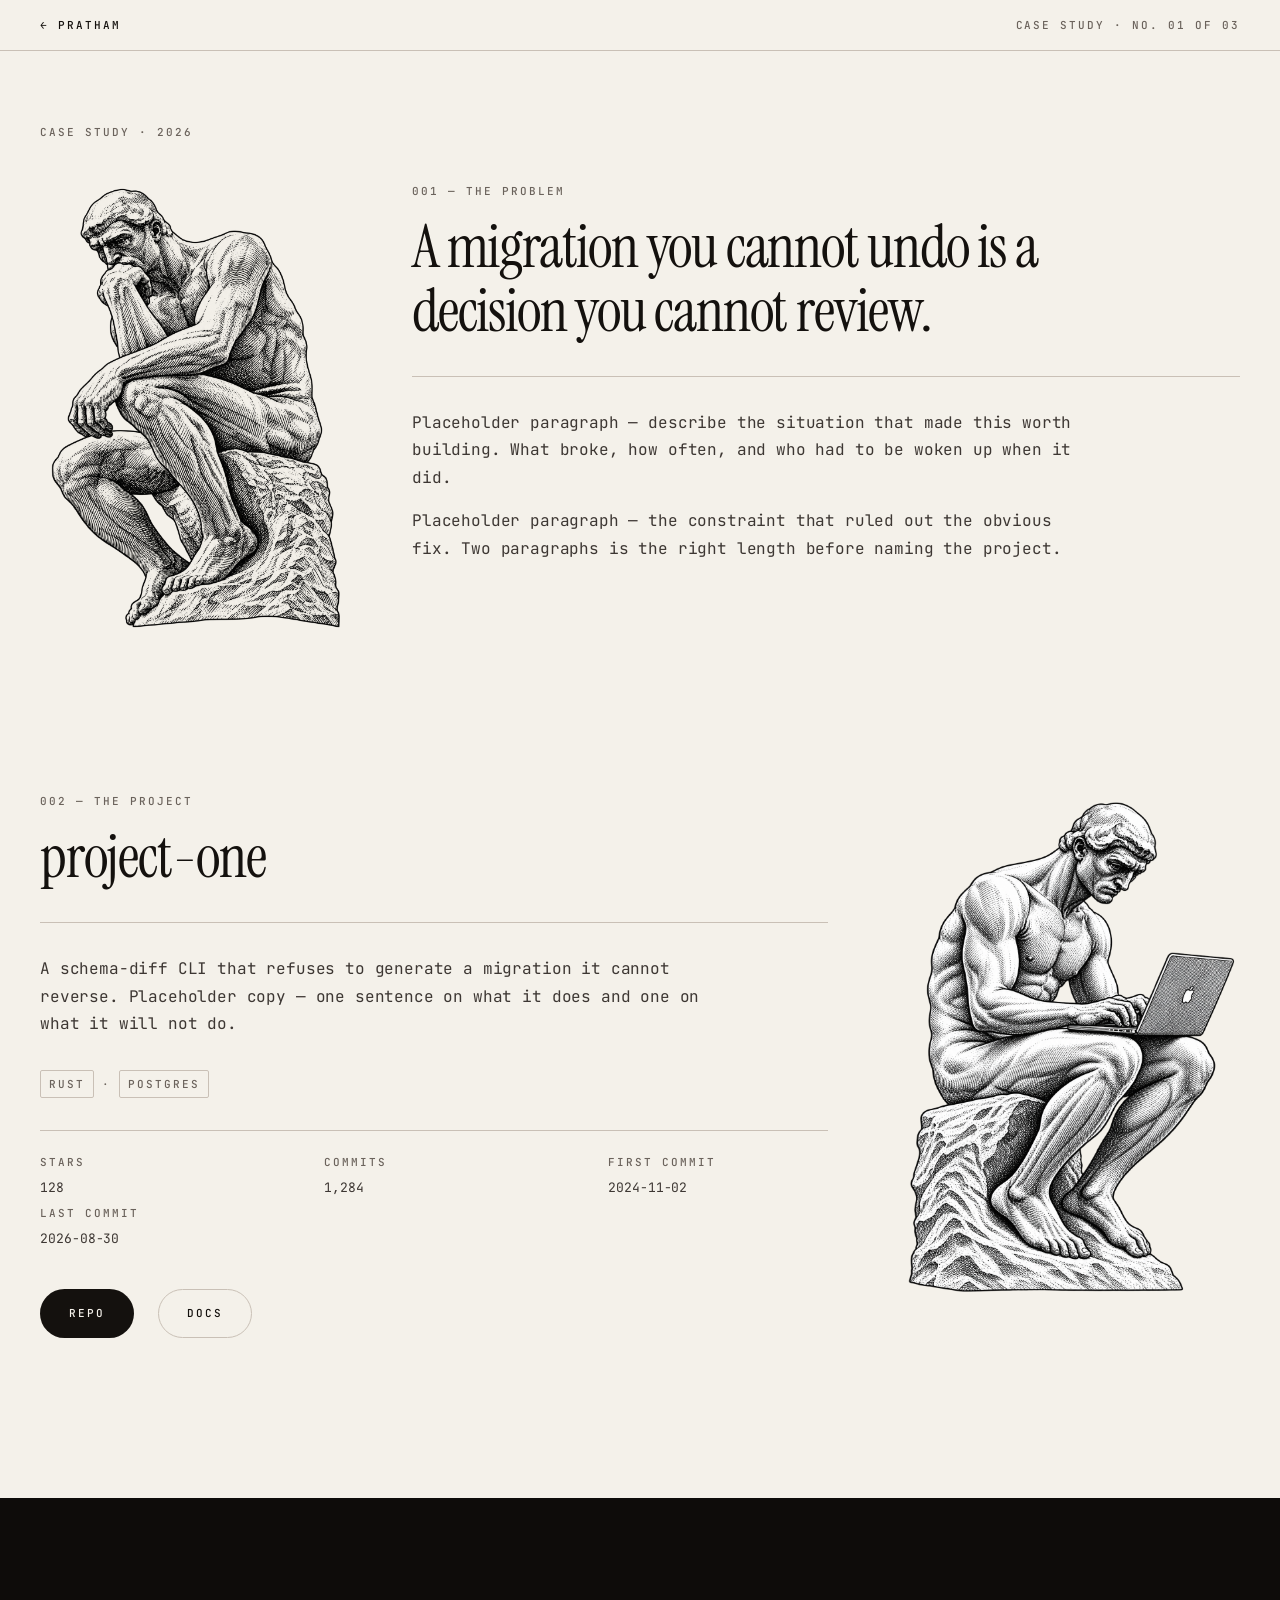
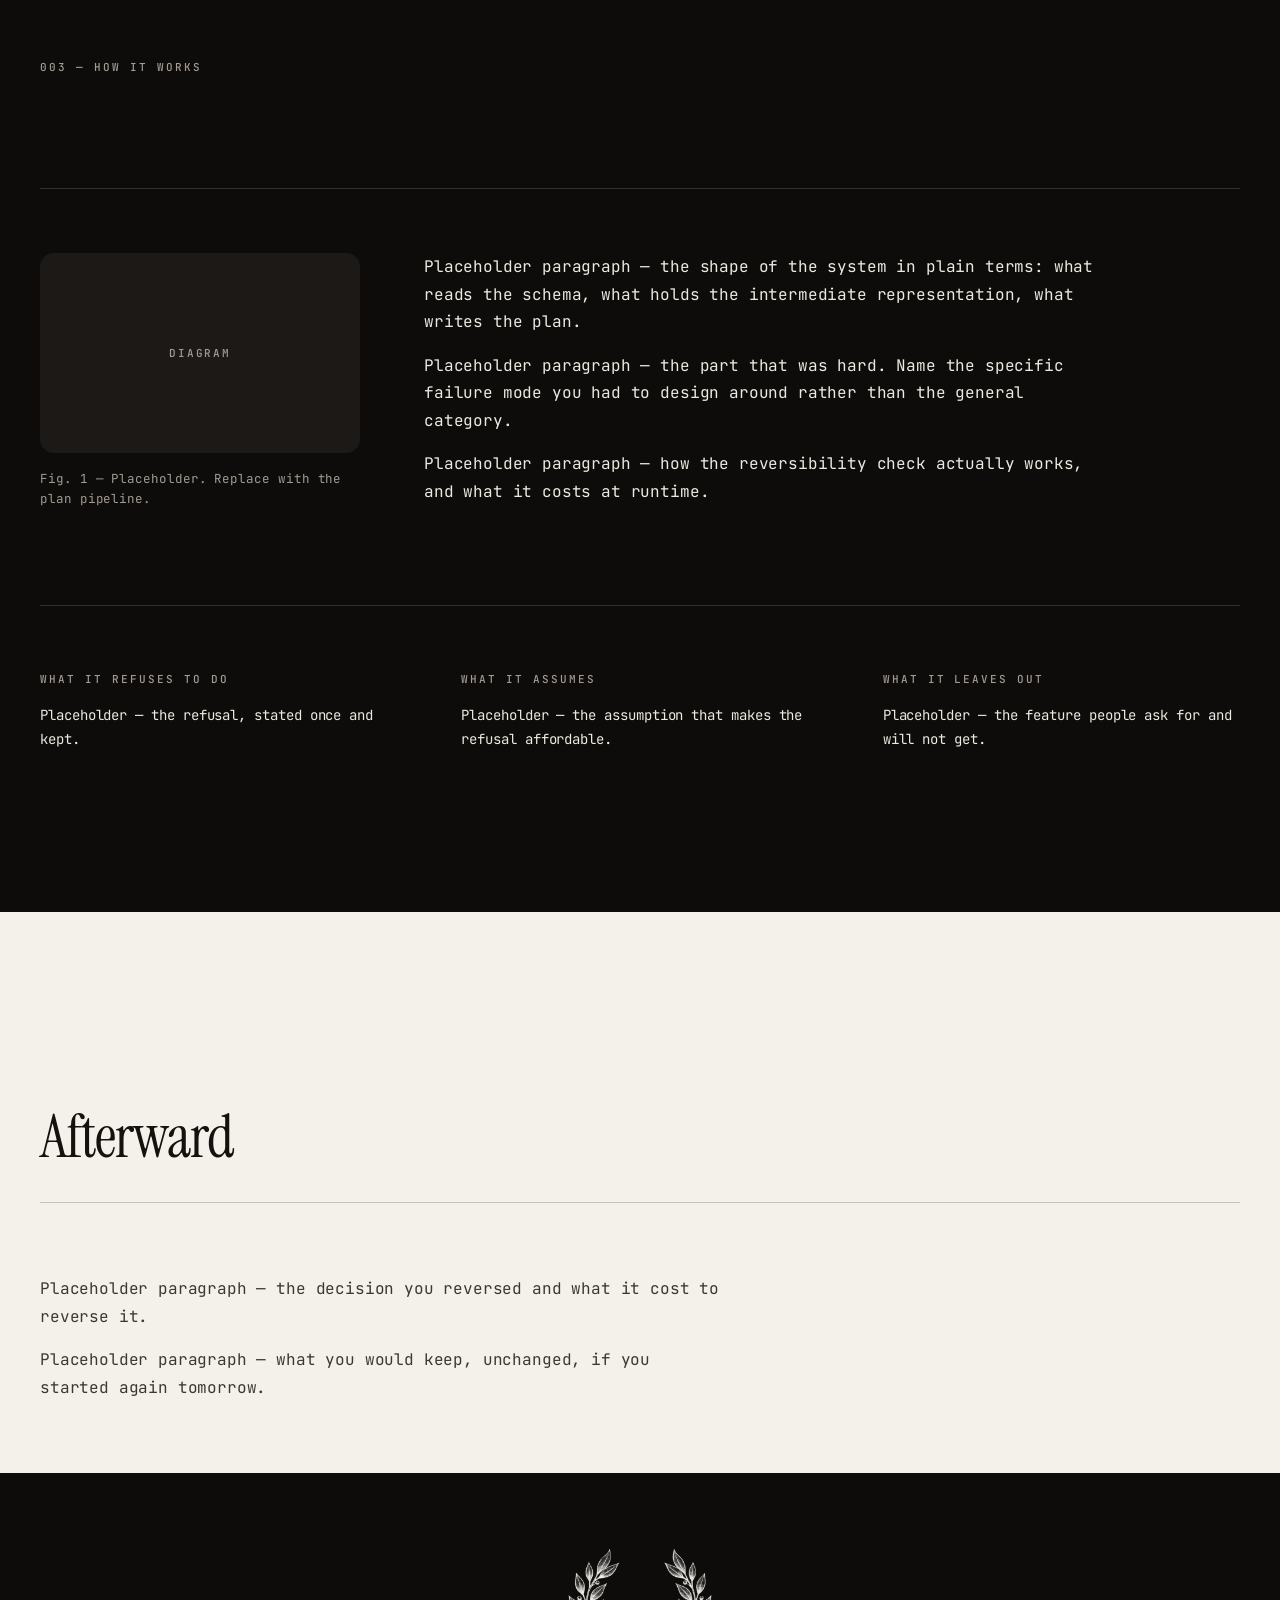
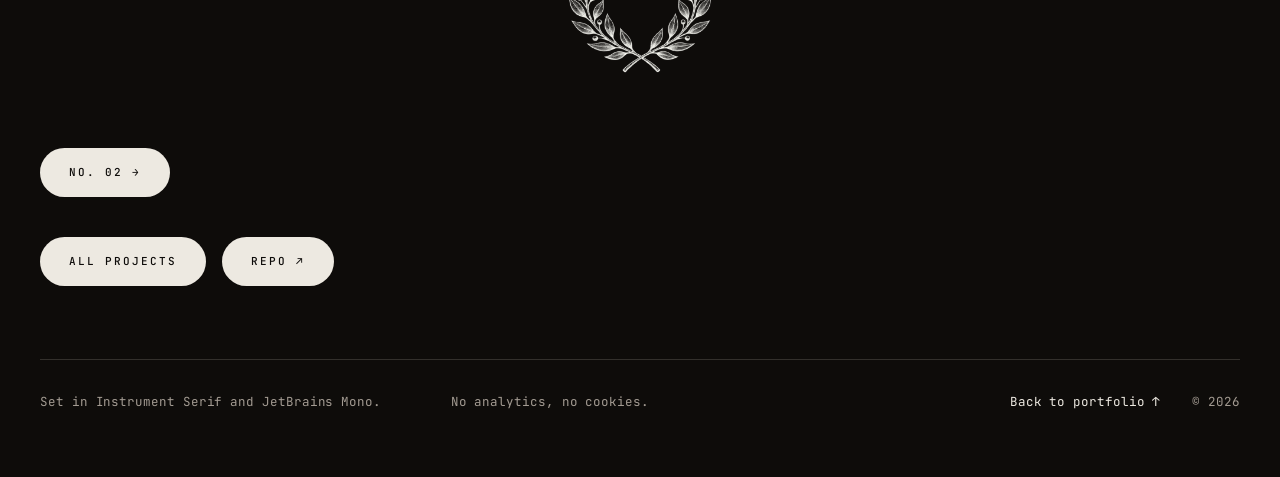
==== case-study-01.html @ 18f0ad6c "Rebuild portfolio site from Foundry Impression design Replaces the prior bundled export with a stati" ====
<!DOCTYPE html>
<html lang="en">
<head>
<meta charset="utf-8">
<meta name="viewport" content="width=device-width, initial-scale=1">
<title>project-one — Case study</title>
<link rel="stylesheet" href="styles.css">
</head>
<body style="background:#F4F1EA;color:#3D3733">

<header style="position:sticky;top:0;z-index:10;background:#F4F1EA;border-bottom:1px solid #C9C0B6;padding:16px 40px;display:flex;align-items:baseline;justify-content:space-between;gap:32px;animation:fi-fade 320ms cubic-bezier(0.22,0.61,0.36,1) both">
<a href="index.html#project-01" style="font-size:11px;font-weight:500;letter-spacing:0.18em;text-transform:uppercase;color:#14110E;text-decoration:none">← Pratham</a>
<span style="font-size:11px;font-weight:500;letter-spacing:0.18em;text-transform:uppercase;color:#6B635C">Case study · No. 01 of 03</span>
</header>

<section style="padding:72px 40px 0">
<div style="max-width:1200px;margin:0 auto">
<div style="font-size:11px;font-weight:500;letter-spacing:0.18em;text-transform:uppercase;color:#6B635C;animation:fi-rise 420ms cubic-bezier(0.22,0.61,0.36,1) 40ms both">Case study · 2026</div>
<div style="display:grid;grid-template-columns:300px minmax(0,1fr);gap:72px;align-items:start;margin-top:40px">
<img src="assets/figures/thinker-idle.png" alt="Engraved seated figure, thinking" style="display:block;width:300px;max-width:100%;mix-blend-mode:multiply;animation:fi-fade 640ms cubic-bezier(0.22,0.61,0.36,1) 200ms both">
<div style="animation:fi-rise 420ms cubic-bezier(0.22,0.61,0.36,1) 120ms both">
<div style="font-size:11px;font-weight:500;letter-spacing:0.18em;text-transform:uppercase;color:#6B635C;margin-bottom:16px">001 — The problem</div>
<h1 style="margin:0;font-family:'Instrument Serif',Georgia,serif;font-weight:400;font-size:60px;line-height:1.06;letter-spacing:-0.02em;color:#14110E;max-width:24ch;text-wrap:pretty">A migration you cannot undo is a decision you cannot review.</h1>
<div style="height:1px;background:#C9C0B6;margin:32px 0"></div>
<div style="display:grid;gap:16px;max-width:68ch;font-size:16px;line-height:1.72;letter-spacing:-0.01em;color:#3D3733">
<p style="margin:0">Placeholder paragraph — describe the situation that made this worth building. What broke, how often, and who had to be woken up when it did.</p>
<p style="margin:0">Placeholder paragraph — the constraint that ruled out the obvious fix. Two paragraphs is the right length before naming the project.</p>
</div>
</div>
</div>
</div>
</section>

<section style="padding:160px 40px 0">
<div style="max-width:1200px;margin:0 auto">
<div data-reveal style="display:grid;grid-template-columns:minmax(0,1fr) 340px;gap:72px;align-items:start">
<div>
<div data-reveal style="font-size:11px;font-weight:500;letter-spacing:0.18em;text-transform:uppercase;color:#6B635C;margin-bottom:16px">002 — The project</div>
<h2 data-reveal style="margin:0;font-family:'Instrument Serif',Georgia,serif;font-weight:400;font-size:60px;line-height:1.06;letter-spacing:-0.02em;color:#14110E">project-one</h2>
<div style="height:1px;background:#C9C0B6;margin:32px 0"></div>
<p style="margin:0;max-width:68ch;font-size:16px;line-height:1.72;letter-spacing:-0.01em;color:#3D3733">A schema-diff CLI that refuses to generate a migration it cannot reverse. Placeholder copy — one sentence on what it does and one on what it will not do.</p>
<div style="display:flex;flex-wrap:wrap;align-items:center;gap:8px;margin-top:32px">
<span class="chip">Rust</span>
<span style="font-size:11px;letter-spacing:0.18em;color:#6B635C">·</span>
<span class="chip">Postgres</span>
</div>
<dl style="margin:32px 0 0;display:grid;grid-template-columns:repeat(auto-fit,minmax(150px,auto));column-gap:64px;row-gap:8px;border-top:1px solid #C9C0B6;padding-top:24px;font-size:13px;line-height:1.45;color:#3D3733;font-feature-settings:'tnum' 1">
<div style="display:grid;gap:8px"><dt style="font-size:11px;font-weight:500;letter-spacing:0.18em;text-transform:uppercase;color:#6B635C">Stars</dt><dd>128</dd></div>
<div style="display:grid;gap:8px"><dt style="font-size:11px;font-weight:500;letter-spacing:0.18em;text-transform:uppercase;color:#6B635C">Commits</dt><dd>1,284</dd></div>
<div style="display:grid;gap:8px"><dt style="font-size:11px;font-weight:500;letter-spacing:0.18em;text-transform:uppercase;color:#6B635C">First commit</dt><dd>2024-11-02</dd></div>
<div style="display:grid;gap:8px"><dt style="font-size:11px;font-weight:500;letter-spacing:0.18em;text-transform:uppercase;color:#6B635C">Last commit</dt><dd>2026-08-30</dd></div>
</dl>
<div style="display:flex;align-items:center;gap:24px;margin-top:40px;flex-wrap:wrap">
<a class="btn btn-primary" href="https://github.com/">Repo</a>
<a class="btn btn-secondary" href="https://github.com/">Docs</a>
</div>
</div>
<img src="assets/figures/thinker-doing.png" alt="Engraved seated figure working at a laptop" style="display:block;width:340px;max-width:100%;mix-blend-mode:multiply">
</div>
</div>
</section>

<section style="margin-top:160px;background:#0E0C0A;color:#EDE9E1;padding:160px 40px">
<div style="max-width:1200px;margin:0 auto">
<div data-reveal style="font-size:11px;font-weight:500;letter-spacing:0.18em;text-transform:uppercase;color:#A39B92;margin-bottom:16px">003 — How it works</div>
<h2 data-reveal style="margin:0;font-family:'Instrument Serif',Georgia,serif;font-weight:400;font-size:60px;line-height:1.06;letter-spacing:-0.02em;color:#EDE9E1">How it works</h2>
<div style="height:1px;background:#33302C;margin:32px 0 64px"></div>
<div data-reveal style="display:grid;grid-template-columns:320px minmax(0,1fr);gap:64px;align-items:start">
<div style="display:grid;gap:16px">
<div style="background:#1C1917;border-radius:14px;aspect-ratio:16 / 10;display:grid;place-items:center;font-size:11px;font-weight:500;letter-spacing:0.18em;text-transform:uppercase;color:#A39B92">Diagram</div>
<div style="font-size:12.5px;line-height:1.6;color:#A39B92">Fig. 1 — Placeholder. Replace with the plan pipeline.</div>
</div>
<div style="display:grid;gap:16px;max-width:68ch;font-size:16px;line-height:1.72;letter-spacing:-0.01em;color:#EDE9E1">
<p style="margin:0">Placeholder paragraph — the shape of the system in plain terms: what reads the schema, what holds the intermediate representation, what writes the plan.</p>
<p style="margin:0">Placeholder paragraph — the part that was hard. Name the specific failure mode you had to design around rather than the general category.</p>
<p style="margin:0">Placeholder paragraph — how the reversibility check actually works, and what it costs at runtime.</p>
</div>
</div>
<div data-reveal style="margin-top:96px;border-top:1px solid #33302C;padding-top:64px;display:grid;grid-template-columns:repeat(auto-fit,minmax(260px,1fr));gap:64px">
<div style="display:grid;gap:16px">
<div style="font-size:11px;font-weight:500;letter-spacing:0.18em;text-transform:uppercase;color:#A39B92">What it refuses to do</div>
<p style="margin:0;font-size:14px;line-height:1.68;color:#EDE9E1">Placeholder — the refusal, stated once and kept.</p>
</div>
<div style="display:grid;gap:16px">
<div style="font-size:11px;font-weight:500;letter-spacing:0.18em;text-transform:uppercase;color:#A39B92">What it assumes</div>
<p style="margin:0;font-size:14px;line-height:1.68;color:#EDE9E1">Placeholder — the assumption that makes the refusal affordable.</p>
</div>
<div style="display:grid;gap:16px">
<div style="font-size:11px;font-weight:500;letter-spacing:0.18em;text-transform:uppercase;color:#A39B92">What it leaves out</div>
<p style="margin:0;font-size:14px;line-height:1.68;color:#EDE9E1">Placeholder — the feature people ask for and will not get.</p>
</div>
</div>
</div>
</section>

<section style="padding:160px 40px 72px">
<div style="max-width:1200px;margin:0 auto">
<div data-reveal style="font-size:11px;font-weight:500;letter-spacing:0.18em;text-transform:uppercase;color:#6B635C;margin-bottom:16px">004 — What I'd do differently</div>
<h2 data-reveal style="margin:0;font-family:'Instrument Serif',Georgia,serif;font-weight:400;font-size:60px;line-height:1.06;letter-spacing:-0.02em;color:#14110E">Afterward</h2>
<div style="height:1px;background:#C9C0B6;margin:32px 0 72px"></div>
<div data-reveal style="display:grid;gap:16px;max-width:68ch;font-size:16px;line-height:1.72;letter-spacing:-0.01em;color:#3D3733">
<p style="margin:0">Placeholder paragraph — the decision you reversed and what it cost to reverse it.</p>
<p style="margin:0">Placeholder paragraph — what you would keep, unchanged, if you started again tomorrow.</p>
</div>
</div>
</section>

<section style="background:#0E0C0A;color:#EDE9E1;padding:72px 40px 64px">
<div style="max-width:1200px;margin:0 auto">
<div class="fi-ornament inverted" style="margin-bottom:72px"><img src="assets/ornaments/laurel.png" alt="Engraved laurel ornament"></div>
<div data-reveal style="display:flex;gap:16px;flex-wrap:wrap;margin-bottom:40px">
<a class="btn btn-onDark" href="case-study-02.html">No. 02 →</a>
</div>
<div data-reveal style="display:flex;gap:16px;flex-wrap:wrap;margin-bottom:72px">
<a class="btn btn-onDark" href="index.html#project-01">All projects</a>
<a class="btn btn-onDark" href="https://github.com/">Repo ↗</a>
</div>
<div style="height:1px;background:#33302C;margin-bottom:32px"></div>
<div style="display:grid;grid-template-columns:repeat(auto-fit,minmax(220px,1fr));gap:32px;font-size:12.5px;line-height:1.6;color:#A39B92">
<span>Set in Instrument Serif and JetBrains Mono.</span>
<span>No analytics, no cookies.</span>
<div style="display:flex;justify-content:flex-end;gap:32px;flex-wrap:wrap">
<a href="index.html" class="footer-link">Back to portfolio ↑</a>
<span>© 2026</span>
</div>
</div>
</div>
</section>

<script type="module">
import { initReveal } from './reveal.js';
initReveal();
</script>
</body>
</html>
---- styles.css ----
/* Foundry Impression — design tokens (ported from the Claude Design system) */
@import url("https://fonts.googleapis.com/css2?family=Instrument+Serif:ital@0;1&family=JetBrains+Mono:wght@400;500&display=swap");

:root{
  --ink-press:#14110E;
  --ink-worn:#3D3733;
  --ink-graphite:#6B635C;
  --paper-laid:#F4F1EA;
  --paper-card:#E9E4DA;
  --paper-rule:#C9C0B6;
  --press:#0E0C0A;
  --press-soft:#1C1917;
  --press-rule:#33302C;
  --chalk:#EDE9E1;
  --chalk-soft:#A39B92;

  --font-serif-display:"Instrument Serif","Iowan Old Style",Georgia,serif;
  --font-mono:"JetBrains Mono",ui-monospace,SFMono-Regular,Menlo,monospace;

  --duration-hover:120ms;
  --duration-inversion:400ms;
  --ease-out:cubic-bezier(0.22,0.61,0.36,1);
  --transition-hover:color var(--duration-hover) var(--ease-out),background-color var(--duration-hover) var(--ease-out),border-color var(--duration-hover) var(--ease-out);
}

*,*::before,*::after{box-sizing:border-box}
html{scroll-behavior:smooth}
body{margin:0;background:var(--paper-laid);color:var(--ink-worn);font-family:var(--font-mono);font-size:14px;line-height:1.68;letter-spacing:-0.005em;-webkit-font-smoothing:antialiased;text-rendering:optimizeLegibility}
img{display:block;max-width:100%}
h1,h2,h3,h4,p,figure,blockquote,dl,dd{margin:0}
::selection{background:var(--ink-press);color:var(--paper-laid)}
a{color:var(--ink-press);text-decoration:none}
a:hover{color:var(--ink-worn)}
section{scroll-margin-top:57px}

@keyframes fi-rise{from{opacity:0;transform:translateY(10px)}to{opacity:1;transform:translateY(0)}}
@keyframes fi-fade{from{opacity:0}to{opacity:1}}
@media (prefers-reduced-motion:reduce){*{animation:none !important;transition:none !important}html{scroll-behavior:auto}}

/* Pill button — primary / secondary / onDark. Base shared by all three. */
.btn{display:inline-flex;align-items:center;gap:8px;padding:16px 28px;border-radius:9999px;font-family:var(--font-mono);font-size:11px;font-weight:500;letter-spacing:0.18em;text-transform:uppercase;text-decoration:none;line-height:1.4;border:1px solid transparent;transition:var(--transition-hover);cursor:pointer}
.btn-primary{background:var(--ink-press);color:var(--paper-laid)}
.btn-primary:hover{background:var(--ink-worn)}
.btn-primary:active{background:var(--ink-graphite)}
.btn-secondary{background:transparent;color:var(--ink-press);border-color:var(--paper-rule)}
.btn-secondary:hover{border-color:var(--ink-press)}
.btn-secondary:active{border-color:var(--ink-graphite);color:var(--ink-graphite)}
.btn-onDark{background:var(--chalk);color:var(--press)}
.btn-onDark:hover{background:var(--chalk-soft)}

/* Figure — framed engraving */
figure.fi-figure{border:1px solid var(--paper-rule);padding:32px;display:inline-block}
figure.fi-figure img{mix-blend-mode:multiply}

/* Ornament — centered engraved mark */
.fi-ornament{display:flex;justify-content:center}
.fi-ornament img{width:150px;height:auto}
.fi-ornament.inverted img{filter:invert(1) sepia(0.14) brightness(1.04)}

/* Stack chip */
.chip{border:1px solid var(--paper-rule);border-radius:2px;padding:4px 8px;font-size:11px;font-weight:500;letter-spacing:0.18em;text-transform:uppercase;color:var(--ink-graphite);transition:border-color 120ms ease,color 120ms ease}
.chip:hover{border-color:var(--ink-press);color:var(--ink-press)}
.chip-dark{border-color:var(--press-rule);color:var(--chalk-soft)}
.chip-dark:hover{border-color:#4D4842;color:var(--chalk)}

.nav-link{font-size:11px;font-weight:500;letter-spacing:0.18em;text-transform:uppercase;color:var(--ink-graphite);text-decoration:none;border-bottom:1px solid transparent;transition:color 120ms ease,border-color 120ms ease;outline-offset:4px}
.nav-link:hover{color:var(--ink-press);border-bottom:1px solid var(--ink-press)}
.nav-link:active{color:var(--ink-graphite);border-bottom:1px solid var(--ink-graphite)}

.footer-link{color:var(--chalk);text-decoration:none;border-bottom:1px solid transparent;transition:border-color 120ms ease,color 120ms ease}
.footer-link:hover{border-bottom:1px solid var(--chalk)}
.footer-link:active{color:var(--chalk-soft);border-bottom:1px solid var(--chalk-soft)}

.case-link{color:var(--ink-press);text-decoration:none;border-bottom:1px solid transparent;transition:border-color 120ms ease,color 120ms ease}
.case-link:hover{color:var(--ink-press);border-bottom:1px solid var(--ink-press)}
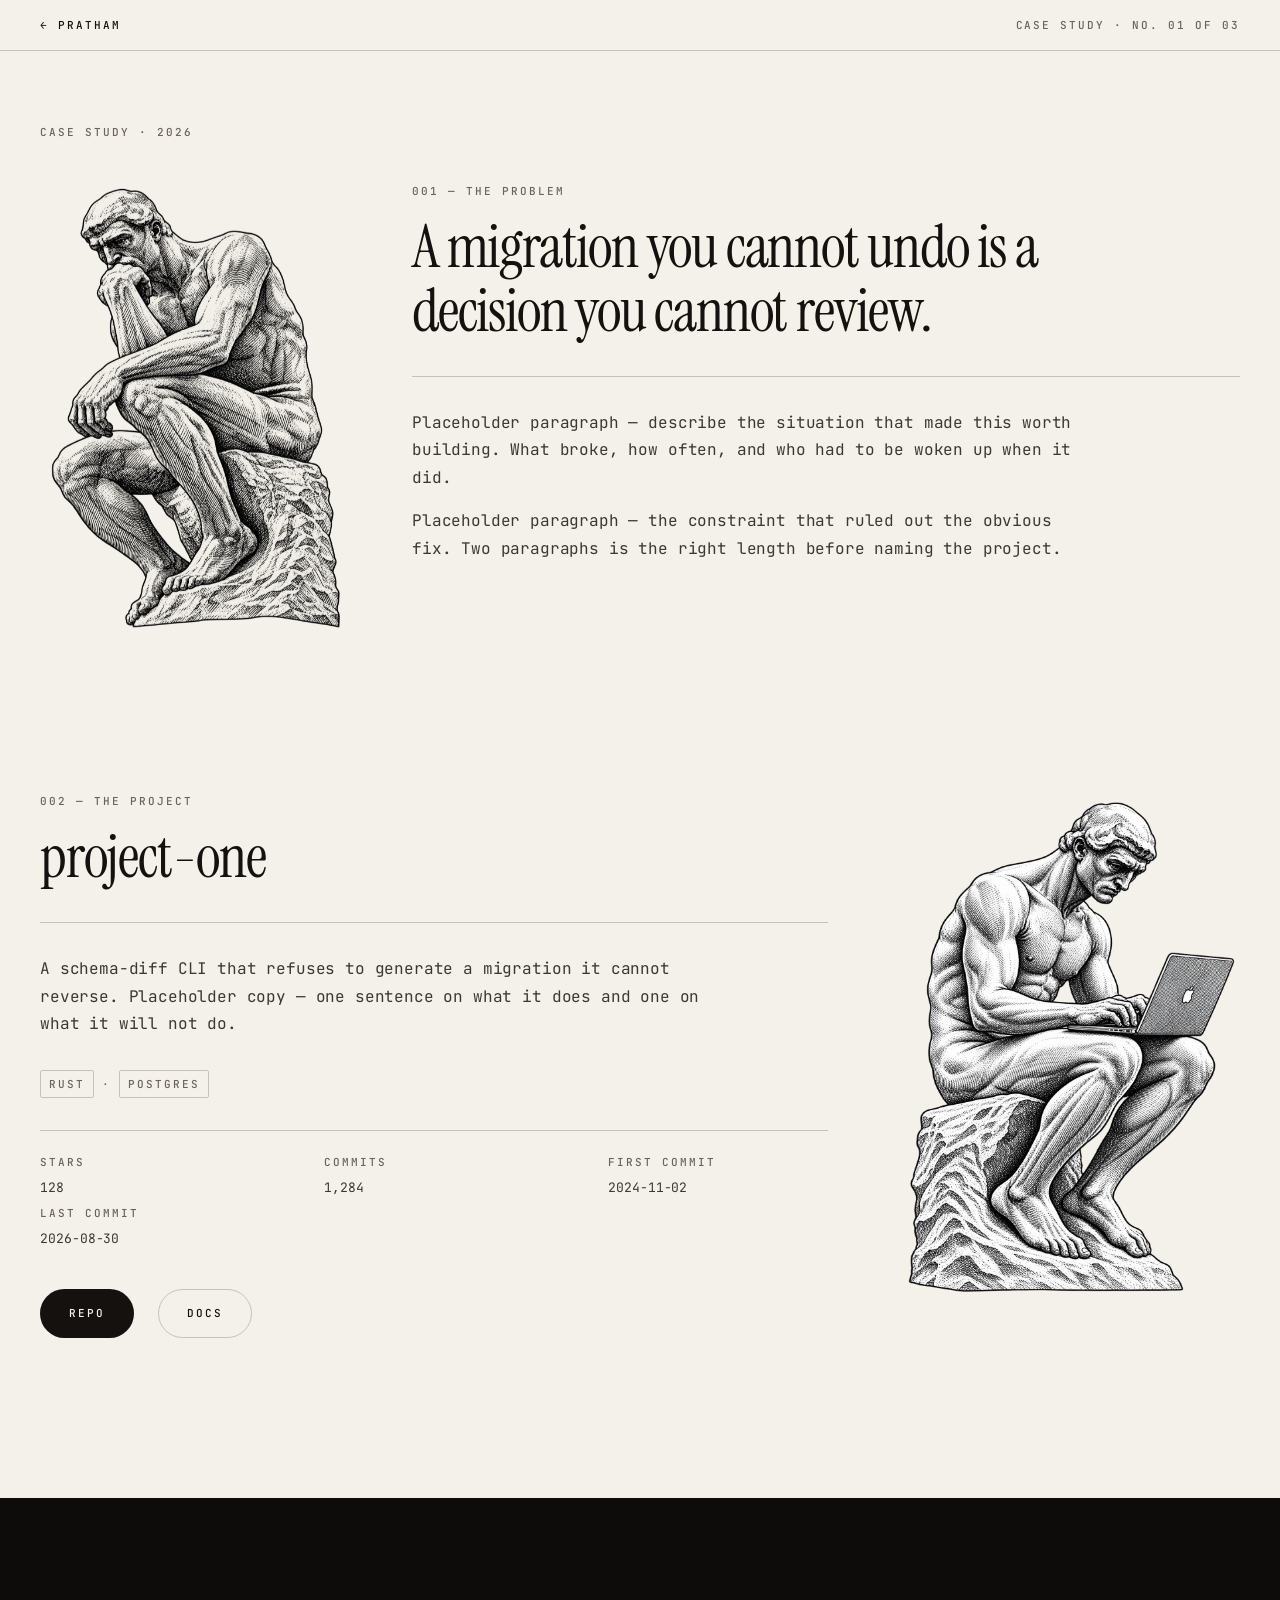
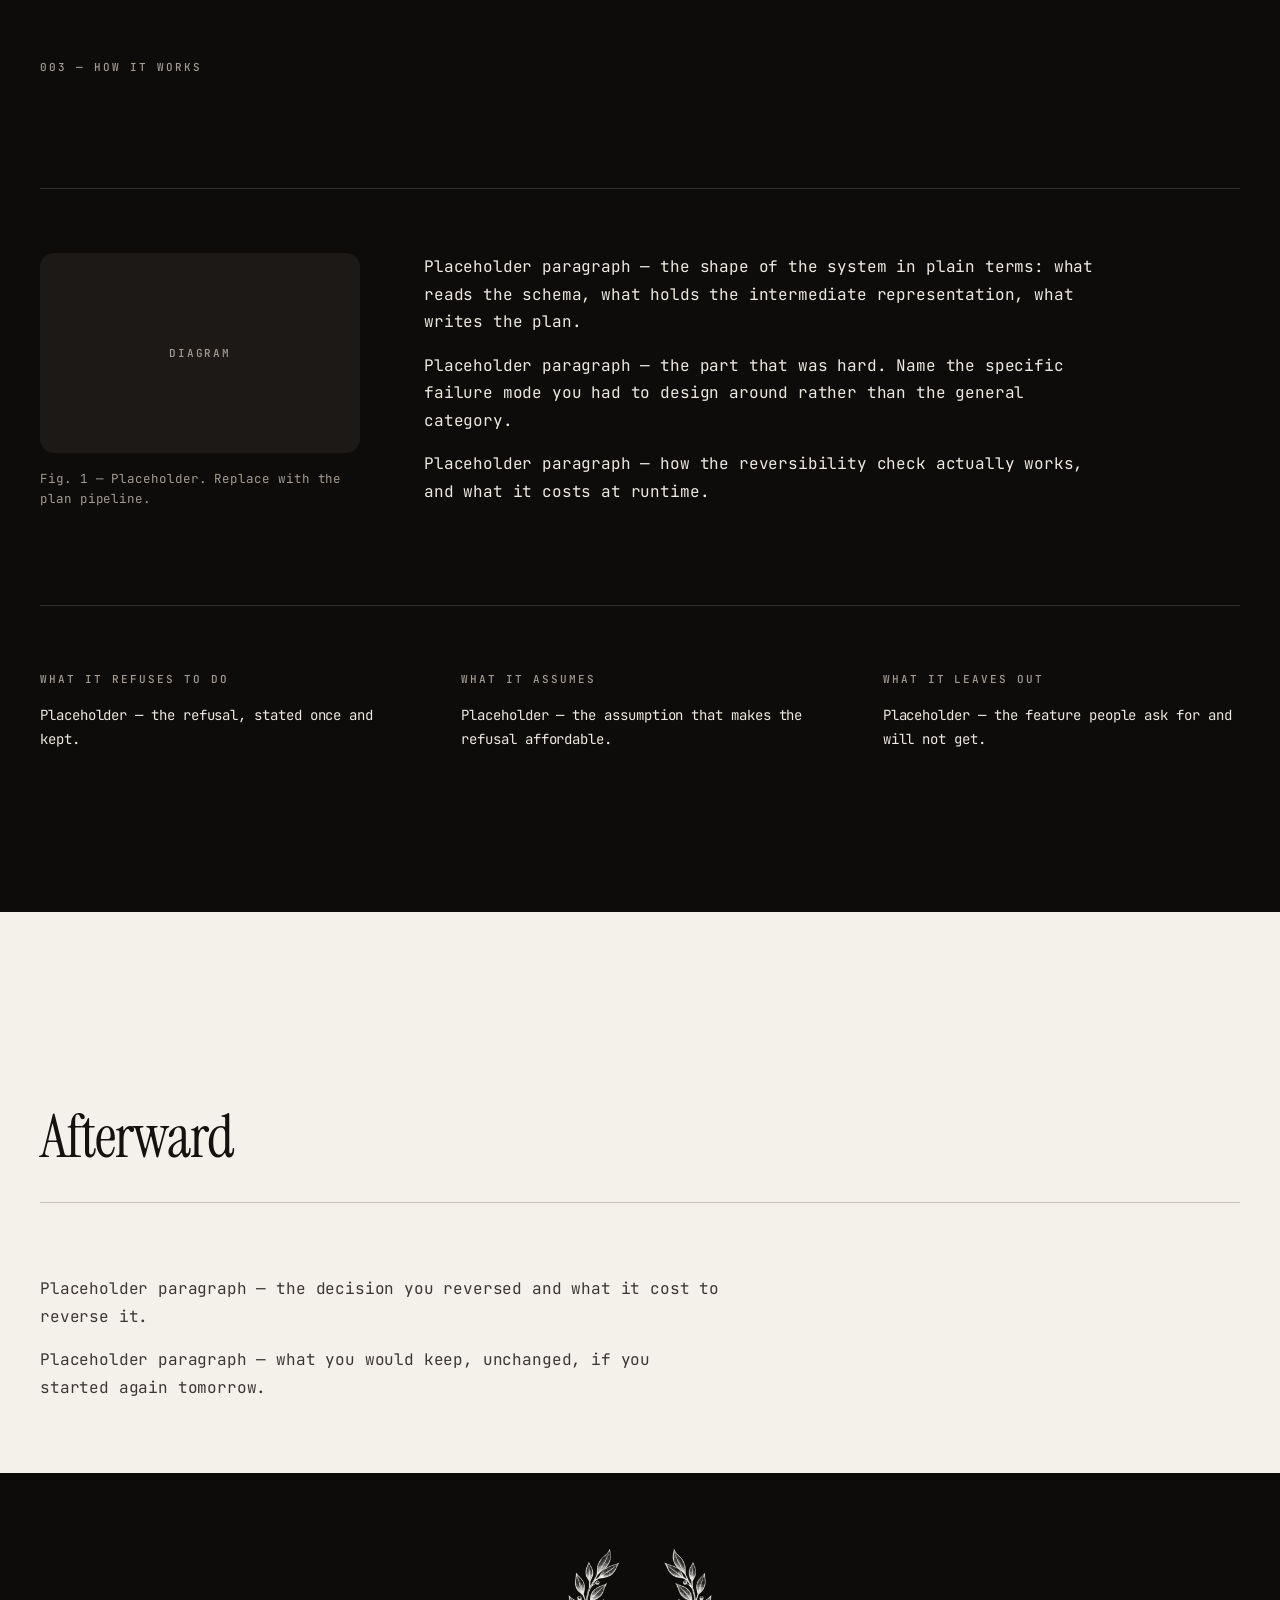
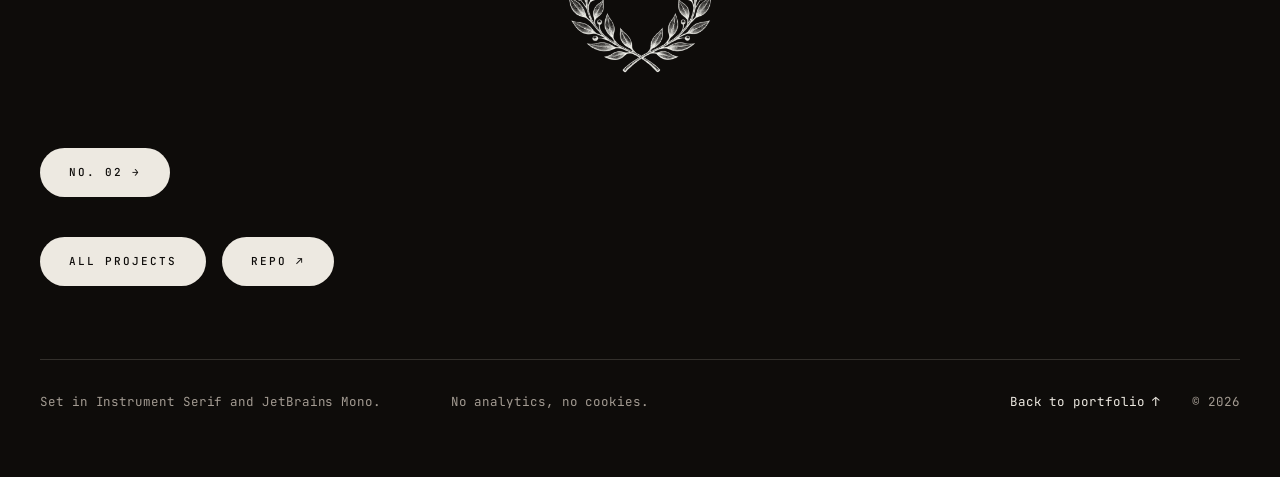
==== commit 3502282d: "Fix mobile layout overflow and reveal.js compositing bug - Add a 720px breakpoint: page margins shri" ====
--- a/case-study-01.html
+++ b/case-study-01.html
@@ -4,19 +4,20 @@
 <meta charset="utf-8">
 <meta name="viewport" content="width=device-width, initial-scale=1">
 <title>project-one — Case study</title>
+<meta name="description" content="Case study: project-one, a schema-diff CLI that refuses to generate a migration it cannot reverse.">
 <link rel="stylesheet" href="styles.css">
 </head>
 <body style="background:#F4F1EA;color:#3D3733">
 
-<header style="position:sticky;top:0;z-index:10;background:#F4F1EA;border-bottom:1px solid #C9C0B6;padding:16px 40px;display:flex;align-items:baseline;justify-content:space-between;gap:32px;animation:fi-fade 320ms cubic-bezier(0.22,0.61,0.36,1) both">
+<header class="site-header" style="position:sticky;top:0;z-index:10;background:#F4F1EA;border-bottom:1px solid #C9C0B6;display:flex;align-items:baseline;justify-content:space-between;gap:32px;animation:fi-fade 320ms cubic-bezier(0.22,0.61,0.36,1) both">
 <a href="index.html#project-01" style="font-size:11px;font-weight:500;letter-spacing:0.18em;text-transform:uppercase;color:#14110E;text-decoration:none">← Pratham</a>
 <span style="font-size:11px;font-weight:500;letter-spacing:0.18em;text-transform:uppercase;color:#6B635C">Case study · No. 01 of 03</span>
 </header>
 
-<section style="padding:72px 40px 0">
+<section class="page-margin" style="padding-top:72px">
 <div style="max-width:1200px;margin:0 auto">
 <div style="font-size:11px;font-weight:500;letter-spacing:0.18em;text-transform:uppercase;color:#6B635C;animation:fi-rise 420ms cubic-bezier(0.22,0.61,0.36,1) 40ms both">Case study · 2026</div>
-<div style="display:grid;grid-template-columns:300px minmax(0,1fr);gap:72px;align-items:start;margin-top:40px">
+<div class="fixed-col-300" style="display:grid;gap:72px;align-items:start;margin-top:40px">
 <img src="assets/figures/thinker-idle.png" alt="Engraved seated figure, thinking" style="display:block;width:300px;max-width:100%;mix-blend-mode:multiply;animation:fi-fade 640ms cubic-bezier(0.22,0.61,0.36,1) 200ms both">
 <div style="animation:fi-rise 420ms cubic-bezier(0.22,0.61,0.36,1) 120ms both">
 <div style="font-size:11px;font-weight:500;letter-spacing:0.18em;text-transform:uppercase;color:#6B635C;margin-bottom:16px">001 — The problem</div>
@@ -31,9 +32,9 @@
 </div>
 </section>
 
-<section style="padding:160px 40px 0">
+<section class="page-margin" style="padding-top:160px">
 <div style="max-width:1200px;margin:0 auto">
-<div data-reveal style="display:grid;grid-template-columns:minmax(0,1fr) 340px;gap:72px;align-items:start">
+<div data-reveal class="fixed-col-320-rev" style="display:grid;gap:72px;align-items:start">
 <div>
 <div data-reveal style="font-size:11px;font-weight:500;letter-spacing:0.18em;text-transform:uppercase;color:#6B635C;margin-bottom:16px">002 — The project</div>
 <h2 data-reveal style="margin:0;font-family:'Instrument Serif',Georgia,serif;font-weight:400;font-size:60px;line-height:1.06;letter-spacing:-0.02em;color:#14110E">project-one</h2>
@@ -60,12 +61,12 @@
 </div>
 </section>
 
-<section style="margin-top:160px;background:#0E0C0A;color:#EDE9E1;padding:160px 40px">
+<section class="page-margin" style="margin-top:160px;background:#0E0C0A;color:#EDE9E1;padding-top:160px;padding-bottom:160px">
 <div style="max-width:1200px;margin:0 auto">
 <div data-reveal style="font-size:11px;font-weight:500;letter-spacing:0.18em;text-transform:uppercase;color:#A39B92;margin-bottom:16px">003 — How it works</div>
 <h2 data-reveal style="margin:0;font-family:'Instrument Serif',Georgia,serif;font-weight:400;font-size:60px;line-height:1.06;letter-spacing:-0.02em;color:#EDE9E1">How it works</h2>
 <div style="height:1px;background:#33302C;margin:32px 0 64px"></div>
-<div data-reveal style="display:grid;grid-template-columns:320px minmax(0,1fr);gap:64px;align-items:start">
+<div data-reveal class="fixed-col-320" style="display:grid;gap:64px;align-items:start">
 <div style="display:grid;gap:16px">
 <div style="background:#1C1917;border-radius:14px;aspect-ratio:16 / 10;display:grid;place-items:center;font-size:11px;font-weight:500;letter-spacing:0.18em;text-transform:uppercase;color:#A39B92">Diagram</div>
 <div style="font-size:12.5px;line-height:1.6;color:#A39B92">Fig. 1 — Placeholder. Replace with the plan pipeline.</div>
@@ -93,7 +94,7 @@
 </div>
 </section>
 
-<section style="padding:160px 40px 72px">
+<section class="page-margin" style="padding-top:160px;padding-bottom:72px">
 <div style="max-width:1200px;margin:0 auto">
 <div data-reveal style="font-size:11px;font-weight:500;letter-spacing:0.18em;text-transform:uppercase;color:#6B635C;margin-bottom:16px">004 — What I'd do differently</div>
 <h2 data-reveal style="margin:0;font-family:'Instrument Serif',Georgia,serif;font-weight:400;font-size:60px;line-height:1.06;letter-spacing:-0.02em;color:#14110E">Afterward</h2>
@@ -105,7 +106,7 @@
 </div>
 </section>
 
-<section style="background:#0E0C0A;color:#EDE9E1;padding:72px 40px 64px">
+<section class="page-margin" style="background:#0E0C0A;color:#EDE9E1;padding-top:72px;padding-bottom:64px">
 <div style="max-width:1200px;margin:0 auto">
 <div class="fi-ornament inverted" style="margin-bottom:72px"><img src="assets/ornaments/laurel.png" alt="Engraved laurel ornament"></div>
 <div data-reveal style="display:flex;gap:16px;flex-wrap:wrap;margin-bottom:40px">
--- a/styles.css
+++ b/styles.css
@@ -73,3 +73,26 @@
 
 .case-link{color:var(--ink-press);text-decoration:none;border-bottom:1px solid transparent;transition:border-color 120ms ease,color 120ms ease}
 .case-link:hover{color:var(--ink-press);border-bottom:1px solid var(--ink-press)}
+
+/* Layout hooks for the mobile breakpoint below — same visual result as the
+   inline styles at desktop width, just addressable by media query. */
+.site-header{padding:16px 40px}
+.page-margin{padding-left:40px;padding-right:40px}
+.hero-grid{grid-template-columns:minmax(0,1fr) auto}
+.about-grid{grid-template-columns:minmax(0,1fr) auto}
+.project-row{grid-template-columns:minmax(0,1.15fr) minmax(0,1fr)}
+.project-row-rev{grid-template-columns:minmax(0,1fr) minmax(0,1.15fr)}
+.fixed-col-300{grid-template-columns:300px minmax(0,1fr)}
+.fixed-col-320{grid-template-columns:320px minmax(0,1fr)}
+.fixed-col-320-rev{grid-template-columns:minmax(0,1fr) 340px}
+
+@media (max-width:720px){
+  .site-header{padding:14px 20px;flex-wrap:wrap;gap:12px 20px}
+  .page-margin{padding-left:20px;padding-right:20px}
+  .hero-grid,.about-grid,.fixed-col-300,.fixed-col-320,.fixed-col-320-rev{grid-template-columns:minmax(0,1fr) !important}
+  .project-row,.project-row-rev{grid-template-columns:minmax(0,1fr) !important}
+  .hero-display{font-size:clamp(44px,13vw,72px) !important}
+  .hero-figure{order:-1;width:200px !important;margin:0 auto !important}
+  .about-figure{justify-self:center}
+  .case-sidebar{position:static !important;border-right:none !important;border-bottom:1px solid var(--paper-rule)}
+}
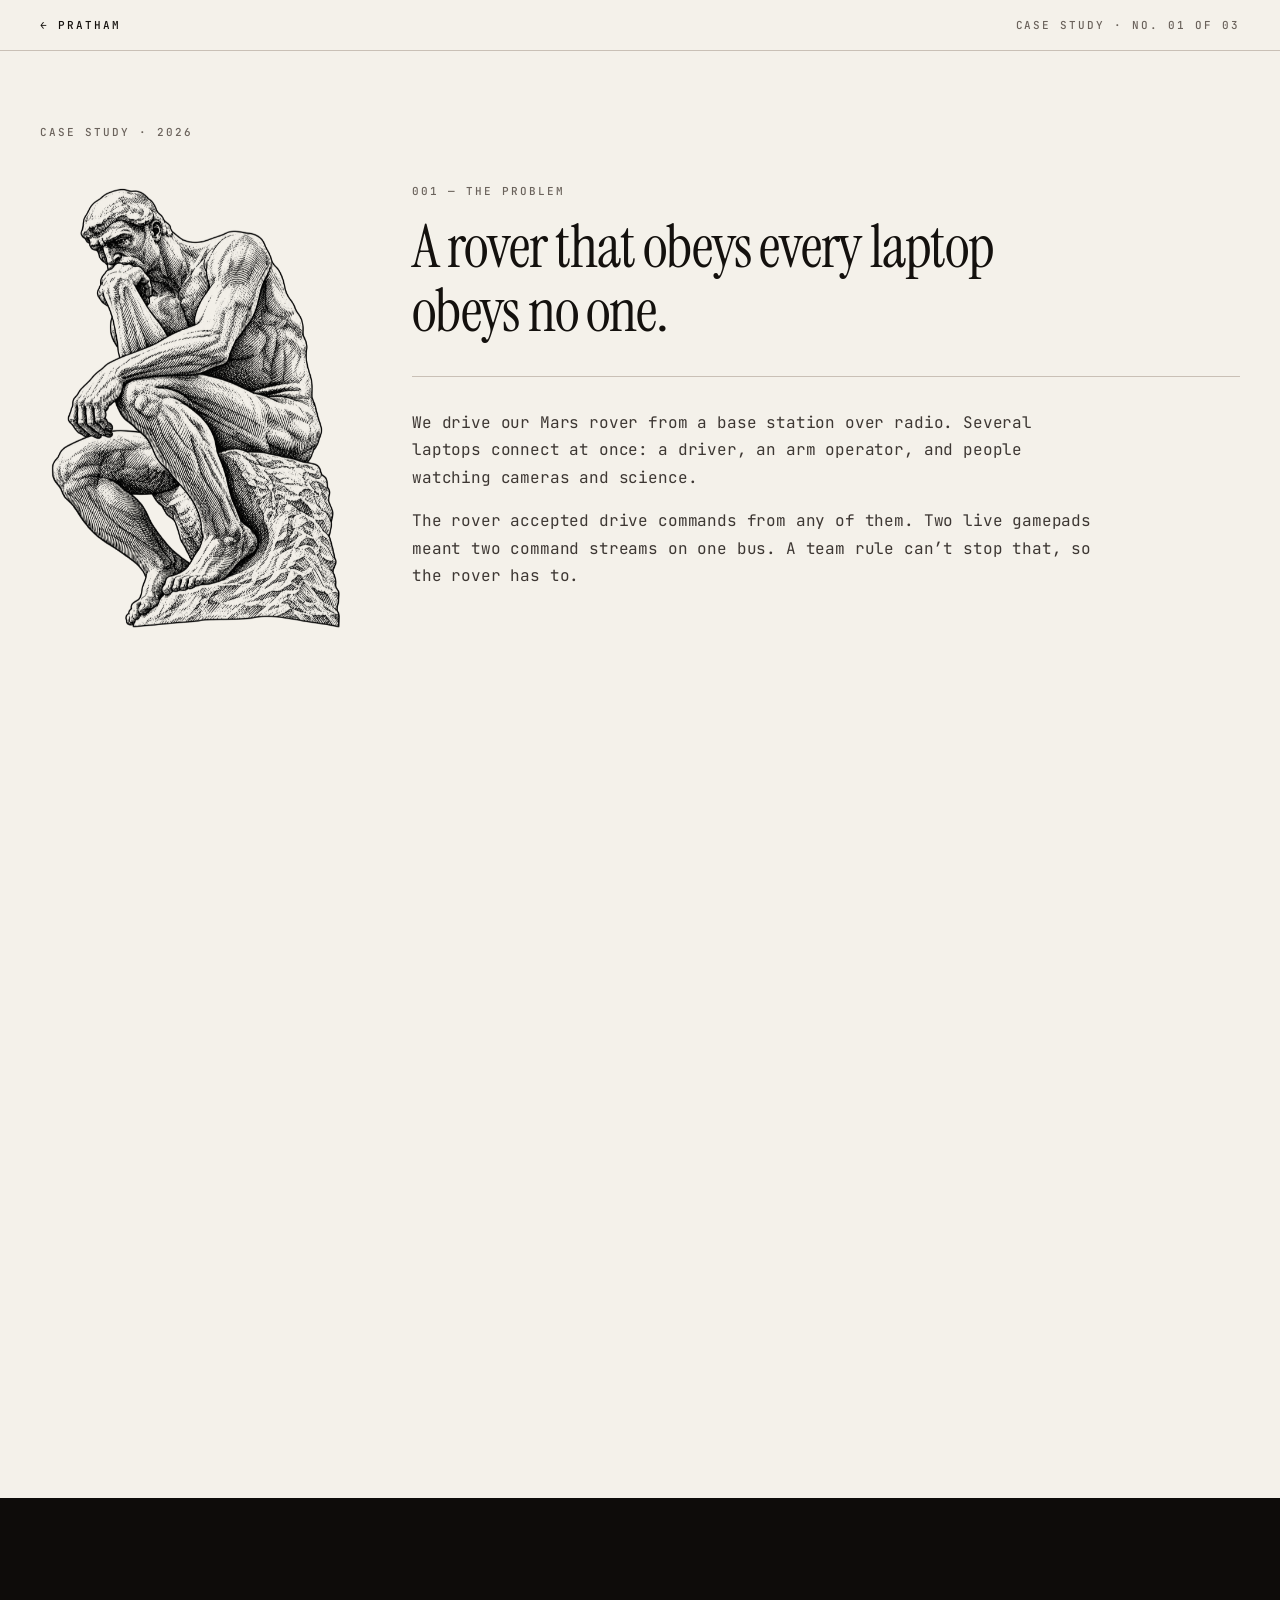
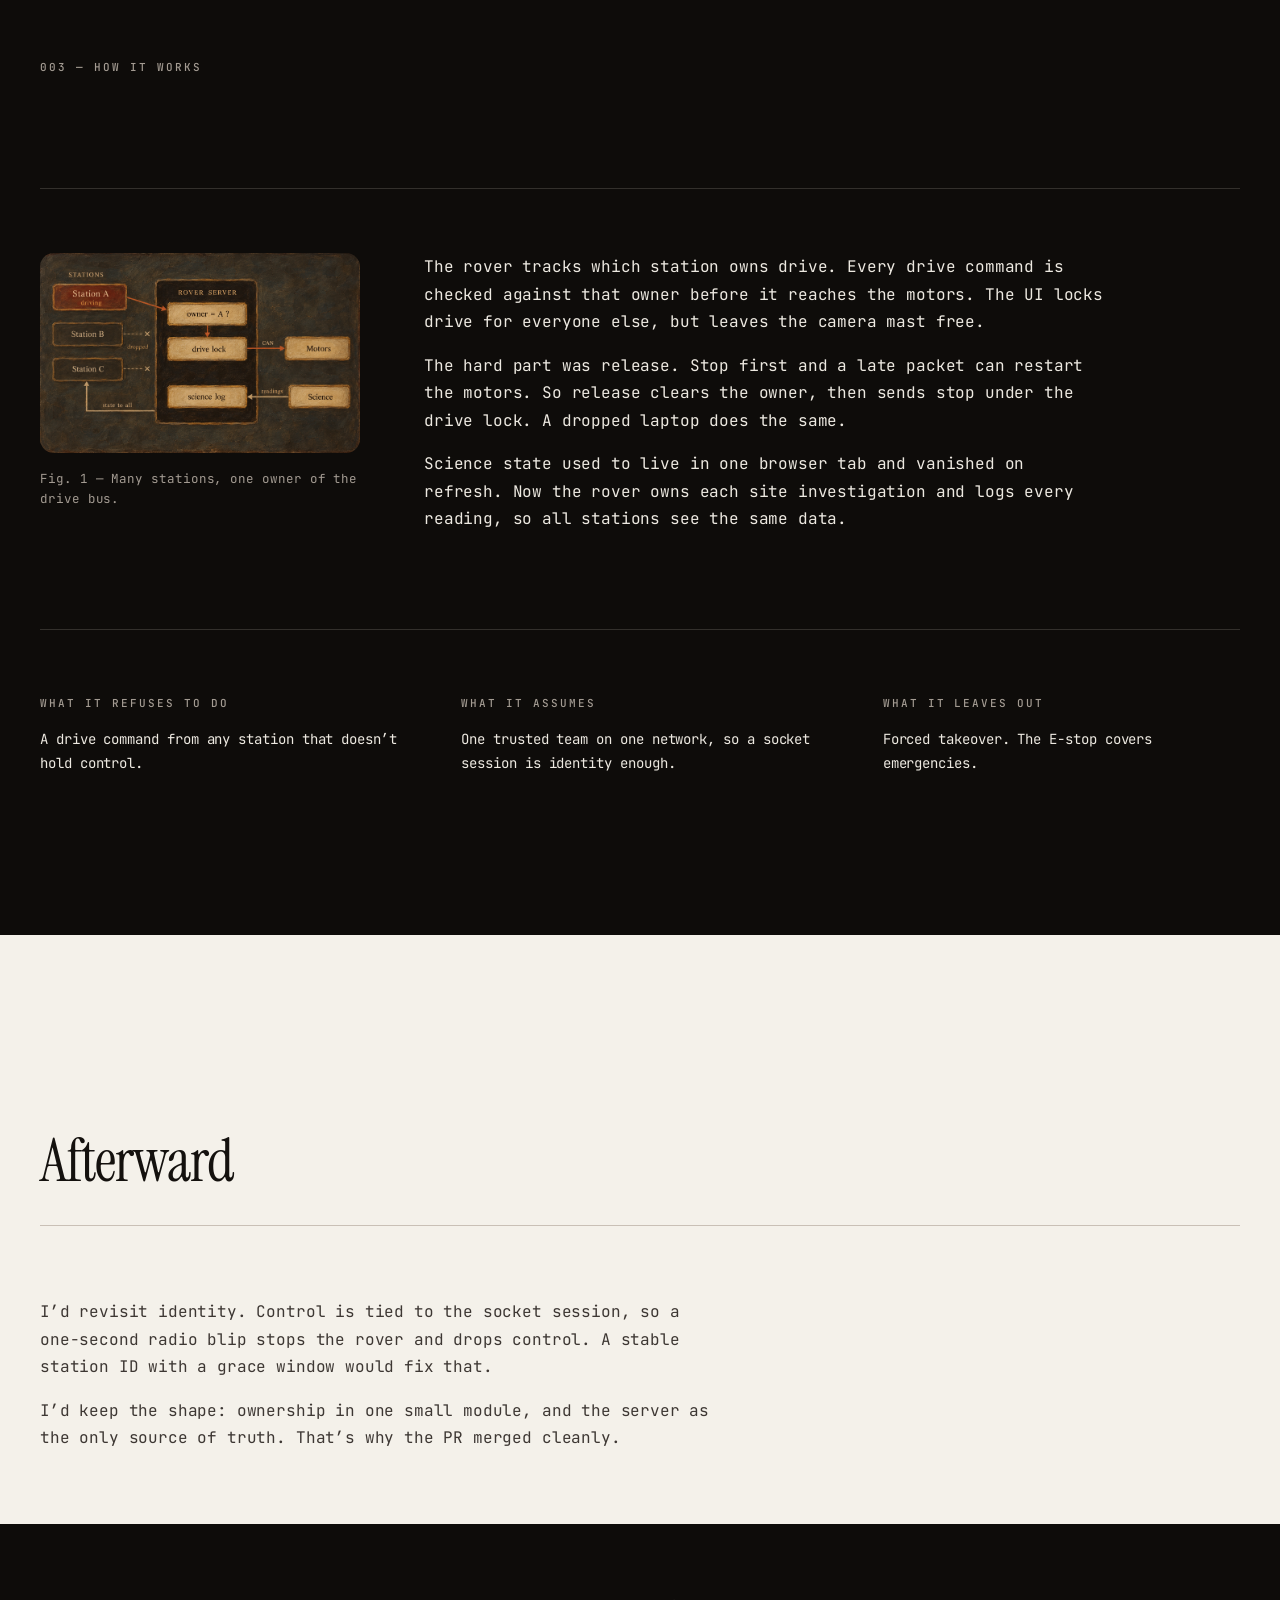
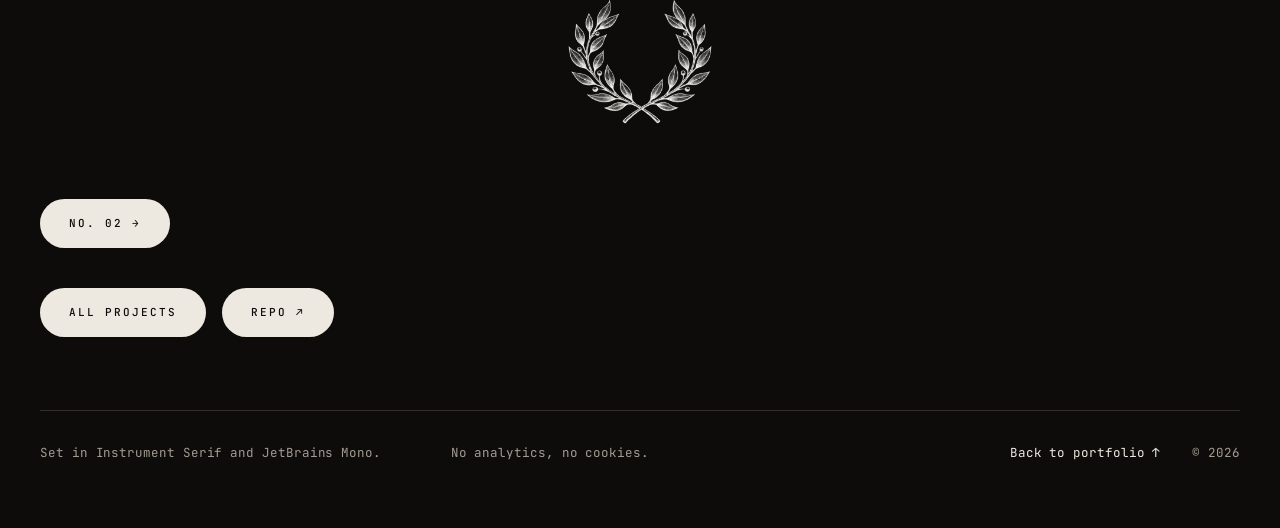
==== commit 4c296399: "Fill in project 01 card and case study content" ====
--- a/case-study-01.html
+++ b/case-study-01.html
@@ -3,9 +3,13 @@
 <head>
 <meta charset="utf-8">
 <meta name="viewport" content="width=device-width, initial-scale=1">
-<title>project-one — Case study</title>
-<meta name="description" content="Case study: project-one, a schema-diff CLI that refuses to generate a migration it cannot reverse.">
+<title>urc-teleoperation — Case study</title>
+<meta name="description" content="Mission control for SJSU Robotics’ Mars rover, where only one station can drive.">
 <link rel="stylesheet" href="styles.css">
+<link rel="icon" href="assets/favicon/favicon.ico" sizes="any">
+<link rel="icon" type="image/png" sizes="32x32" href="assets/favicon/favicon-32.png">
+<link rel="icon" type="image/png" sizes="16x16" href="assets/favicon/favicon-16.png">
+<link rel="apple-touch-icon" href="assets/favicon/apple-touch-icon.png">
 </head>
 <body style="background:#F4F1EA;color:#3D3733">
 
@@ -21,11 +25,11 @@
 <img src="assets/figures/thinker-idle.png" alt="Engraved seated figure, thinking" style="display:block;width:300px;max-width:100%;mix-blend-mode:multiply;animation:fi-fade 640ms cubic-bezier(0.22,0.61,0.36,1) 200ms both">
 <div style="animation:fi-rise 420ms cubic-bezier(0.22,0.61,0.36,1) 120ms both">
 <div style="font-size:11px;font-weight:500;letter-spacing:0.18em;text-transform:uppercase;color:#6B635C;margin-bottom:16px">001 — The problem</div>
-<h1 style="margin:0;font-family:'Instrument Serif',Georgia,serif;font-weight:400;font-size:60px;line-height:1.06;letter-spacing:-0.02em;color:#14110E;max-width:24ch;text-wrap:pretty">A migration you cannot undo is a decision you cannot review.</h1>
+<h1 style="margin:0;font-family:'Instrument Serif',Georgia,serif;font-weight:400;font-size:60px;line-height:1.06;letter-spacing:-0.02em;color:#14110E;max-width:24ch;text-wrap:pretty">A rover that obeys every laptop obeys no one.</h1>
 <div style="height:1px;background:#C9C0B6;margin:32px 0"></div>
 <div style="display:grid;gap:16px;max-width:68ch;font-size:16px;line-height:1.72;letter-spacing:-0.01em;color:#3D3733">
-<p style="margin:0">Placeholder paragraph — describe the situation that made this worth building. What broke, how often, and who had to be woken up when it did.</p>
-<p style="margin:0">Placeholder paragraph — the constraint that ruled out the obvious fix. Two paragraphs is the right length before naming the project.</p>
+<p style="margin:0">We drive our Mars rover from a base station over radio. Several laptops connect at once: a driver, an arm operator, and people watching cameras and science.</p>
+<p style="margin:0">The rover accepted drive commands from any of them. Two live gamepads meant two command streams on one bus. A team rule can’t stop that, so the rover has to.</p>
 </div>
 </div>
 </div>
@@ -37,23 +41,27 @@
 <div data-reveal class="fixed-col-320-rev" style="display:grid;gap:72px;align-items:start">
 <div>
 <div data-reveal style="font-size:11px;font-weight:500;letter-spacing:0.18em;text-transform:uppercase;color:#6B635C;margin-bottom:16px">002 — The project</div>
-<h2 data-reveal style="margin:0;font-family:'Instrument Serif',Georgia,serif;font-weight:400;font-size:60px;line-height:1.06;letter-spacing:-0.02em;color:#14110E">project-one</h2>
+<h2 data-reveal style="margin:0;font-family:'Instrument Serif',Georgia,serif;font-weight:400;font-size:60px;line-height:1.06;letter-spacing:-0.02em;color:#14110E">urc-teleoperation</h2>
 <div style="height:1px;background:#C9C0B6;margin:32px 0"></div>
-<p style="margin:0;max-width:68ch;font-size:16px;line-height:1.72;letter-spacing:-0.01em;color:#3D3733">A schema-diff CLI that refuses to generate a migration it cannot reverse. Placeholder copy — one sentence on what it does and one on what it will not do.</p>
+<p style="margin:0;max-width:68ch;font-size:16px;line-height:1.72;letter-spacing:-0.01em;color:#3D3733">Browser mission control for SJSU’s URC rover, backed by a Python server on the rover. I built drive-control ownership and moved the science pipeline from the browser to the rover.</p>
 <div style="display:flex;flex-wrap:wrap;align-items:center;gap:8px;margin-top:32px">
-<span class="chip">Rust</span>
+<span class="chip">Python</span>
 <span style="font-size:11px;letter-spacing:0.18em;color:#6B635C">·</span>
-<span class="chip">Postgres</span>
+<span class="chip">React</span>
+<span style="font-size:11px;letter-spacing:0.18em;color:#6B635C">·</span>
+<span class="chip">Socket.IO</span>
+<span style="font-size:11px;letter-spacing:0.18em;color:#6B635C">·</span>
+<span class="chip">CAN</span>
 </div>
 <dl style="margin:32px 0 0;display:grid;grid-template-columns:repeat(auto-fit,minmax(150px,auto));column-gap:64px;row-gap:8px;border-top:1px solid #C9C0B6;padding-top:24px;font-size:13px;line-height:1.45;color:#3D3733;font-feature-settings:'tnum' 1">
-<div style="display:grid;gap:8px"><dt style="font-size:11px;font-weight:500;letter-spacing:0.18em;text-transform:uppercase;color:#6B635C">Stars</dt><dd>128</dd></div>
-<div style="display:grid;gap:8px"><dt style="font-size:11px;font-weight:500;letter-spacing:0.18em;text-transform:uppercase;color:#6B635C">Commits</dt><dd>1,284</dd></div>
-<div style="display:grid;gap:8px"><dt style="font-size:11px;font-weight:500;letter-spacing:0.18em;text-transform:uppercase;color:#6B635C">First commit</dt><dd>2024-11-02</dd></div>
-<div style="display:grid;gap:8px"><dt style="font-size:11px;font-weight:500;letter-spacing:0.18em;text-transform:uppercase;color:#6B635C">Last commit</dt><dd>2026-08-30</dd></div>
+<div style="display:grid;gap:8px"><dt style="font-size:11px;font-weight:500;letter-spacing:0.18em;text-transform:uppercase;color:#6B635C">Team</dt><dd>SJSU Robotics</dd></div>
+<div style="display:grid;gap:8px"><dt style="font-size:11px;font-weight:500;letter-spacing:0.18em;text-transform:uppercase;color:#6B635C">Role</dt><dd>Mission Control</dd></div>
+<div style="display:grid;gap:8px"><dt style="font-size:11px;font-weight:500;letter-spacing:0.18em;text-transform:uppercase;color:#6B635C">Shipped</dt><dd>#206</dd></div>
+<div style="display:grid;gap:8px"><dt style="font-size:11px;font-weight:500;letter-spacing:0.18em;text-transform:uppercase;color:#6B635C">Next</dt><dd>#193</dd></div>
 </dl>
 <div style="display:flex;align-items:center;gap:24px;margin-top:40px;flex-wrap:wrap">
-<a class="btn btn-primary" href="https://github.com/">Repo</a>
-<a class="btn btn-secondary" href="https://github.com/">Docs</a>
+<a class="btn btn-primary" href="https://github.com/SJSURoboticsTeam/urc-teleoperation-2026">Repo</a>
+<a class="btn btn-secondary" href="https://github.com/">Live demo</a>
 </div>
 </div>
 <img src="assets/figures/thinker-doing.png" alt="Engraved seated figure working at a laptop" style="display:block;width:340px;max-width:100%;mix-blend-mode:multiply">
@@ -68,27 +76,27 @@
 <div style="height:1px;background:#33302C;margin:32px 0 64px"></div>
 <div data-reveal class="fixed-col-320" style="display:grid;gap:64px;align-items:start">
 <div style="display:grid;gap:16px">
-<div style="background:#1C1917;border-radius:14px;aspect-ratio:16 / 10;display:grid;place-items:center;font-size:11px;font-weight:500;letter-spacing:0.18em;text-transform:uppercase;color:#A39B92">Diagram</div>
-<div style="font-size:12.5px;line-height:1.6;color:#A39B92">Fig. 1 — Placeholder. Replace with the plan pipeline.</div>
+<img src="assets/projects/rover-control-diagram.png" alt="Diagram: Station A passes the owner check and drive lock to reach the motors over CAN; Stations B and C are dropped; the science log sends state to all stations" width="1586" height="992" loading="lazy" decoding="async" style="display:block;width:100%;height:auto;aspect-ratio:16 / 10;object-fit:cover;border-radius:14px;background:#1C1917">
+<div style="font-size:12.5px;line-height:1.6;color:#A39B92">Fig. 1 — Many stations, one owner of the drive bus.</div>
 </div>
 <div style="display:grid;gap:16px;max-width:68ch;font-size:16px;line-height:1.72;letter-spacing:-0.01em;color:#EDE9E1">
-<p style="margin:0">Placeholder paragraph — the shape of the system in plain terms: what reads the schema, what holds the intermediate representation, what writes the plan.</p>
-<p style="margin:0">Placeholder paragraph — the part that was hard. Name the specific failure mode you had to design around rather than the general category.</p>
-<p style="margin:0">Placeholder paragraph — how the reversibility check actually works, and what it costs at runtime.</p>
+<p style="margin:0">The rover tracks which station owns drive. Every drive command is checked against that owner before it reaches the motors. The UI locks drive for everyone else, but leaves the camera mast free.</p>
+<p style="margin:0">The hard part was release. Stop first and a late packet can restart the motors. So release clears the owner, then sends stop under the drive lock. A dropped laptop does the same.</p>
+<p style="margin:0">Science state used to live in one browser tab and vanished on refresh. Now the rover owns each site investigation and logs every reading, so all stations see the same data.</p>
 </div>
 </div>
 <div data-reveal style="margin-top:96px;border-top:1px solid #33302C;padding-top:64px;display:grid;grid-template-columns:repeat(auto-fit,minmax(260px,1fr));gap:64px">
 <div style="display:grid;gap:16px">
 <div style="font-size:11px;font-weight:500;letter-spacing:0.18em;text-transform:uppercase;color:#A39B92">What it refuses to do</div>
-<p style="margin:0;font-size:14px;line-height:1.68;color:#EDE9E1">Placeholder — the refusal, stated once and kept.</p>
+<p style="margin:0;font-size:14px;line-height:1.68;color:#EDE9E1">A drive command from any station that doesn’t hold control.</p>
 </div>
 <div style="display:grid;gap:16px">
 <div style="font-size:11px;font-weight:500;letter-spacing:0.18em;text-transform:uppercase;color:#A39B92">What it assumes</div>
-<p style="margin:0;font-size:14px;line-height:1.68;color:#EDE9E1">Placeholder — the assumption that makes the refusal affordable.</p>
+<p style="margin:0;font-size:14px;line-height:1.68;color:#EDE9E1">One trusted team on one network, so a socket session is identity enough.</p>
 </div>
 <div style="display:grid;gap:16px">
 <div style="font-size:11px;font-weight:500;letter-spacing:0.18em;text-transform:uppercase;color:#A39B92">What it leaves out</div>
-<p style="margin:0;font-size:14px;line-height:1.68;color:#EDE9E1">Placeholder — the feature people ask for and will not get.</p>
+<p style="margin:0;font-size:14px;line-height:1.68;color:#EDE9E1">Forced takeover. The E-stop covers emergencies.</p>
 </div>
 </div>
 </div>
@@ -100,8 +108,8 @@
 <h2 data-reveal style="margin:0;font-family:'Instrument Serif',Georgia,serif;font-weight:400;font-size:60px;line-height:1.06;letter-spacing:-0.02em;color:#14110E">Afterward</h2>
 <div style="height:1px;background:#C9C0B6;margin:32px 0 72px"></div>
 <div data-reveal style="display:grid;gap:16px;max-width:68ch;font-size:16px;line-height:1.72;letter-spacing:-0.01em;color:#3D3733">
-<p style="margin:0">Placeholder paragraph — the decision you reversed and what it cost to reverse it.</p>
-<p style="margin:0">Placeholder paragraph — what you would keep, unchanged, if you started again tomorrow.</p>
+<p style="margin:0">I’d revisit identity. Control is tied to the socket session, so a one-second radio blip stops the rover and drops control. A stable station ID with a grace window would fix that.</p>
+<p style="margin:0">I’d keep the shape: ownership in one small module, and the server as the only source of truth. That’s why the PR merged cleanly.</p>
 </div>
 </div>
 </section>
@@ -114,7 +122,7 @@
 </div>
 <div data-reveal style="display:flex;gap:16px;flex-wrap:wrap;margin-bottom:72px">
 <a class="btn btn-onDark" href="index.html#project-01">All projects</a>
-<a class="btn btn-onDark" href="https://github.com/">Repo ↗</a>
+<a class="btn btn-onDark" href="https://github.com/SJSURoboticsTeam/urc-teleoperation-2026">Repo ↗</a>
 </div>
 <div style="height:1px;background:#33302C;margin-bottom:32px"></div>
 <div style="display:grid;grid-template-columns:repeat(auto-fit,minmax(220px,1fr));gap:32px;font-size:12.5px;line-height:1.6;color:#A39B92">
--- a/styles.css
+++ b/styles.css
@@ -40,13 +40,13 @@
 /* Pill button — primary / secondary / onDark. Base shared by all three. */
 .btn{display:inline-flex;align-items:center;gap:8px;padding:16px 28px;border-radius:9999px;font-family:var(--font-mono);font-size:11px;font-weight:500;letter-spacing:0.18em;text-transform:uppercase;text-decoration:none;line-height:1.4;border:1px solid transparent;transition:var(--transition-hover);cursor:pointer}
 .btn-primary{background:var(--ink-press);color:var(--paper-laid)}
-.btn-primary:hover{background:var(--ink-worn)}
-.btn-primary:active{background:var(--ink-graphite)}
+.btn-primary:hover{background:var(--ink-worn);color:var(--paper-laid)}
+.btn-primary:active{background:var(--ink-graphite);color:var(--paper-laid)}
 .btn-secondary{background:transparent;color:var(--ink-press);border-color:var(--paper-rule)}
-.btn-secondary:hover{border-color:var(--ink-press)}
+.btn-secondary:hover{border-color:var(--ink-press);color:var(--ink-press)}
 .btn-secondary:active{border-color:var(--ink-graphite);color:var(--ink-graphite)}
 .btn-onDark{background:var(--chalk);color:var(--press)}
-.btn-onDark:hover{background:var(--chalk-soft)}
+.btn-onDark:hover{background:var(--chalk-soft);color:var(--press)}
 
 /* Figure — framed engraving */
 figure.fi-figure{border:1px solid var(--paper-rule);padding:32px;display:inline-block}
@@ -85,11 +85,12 @@
 .fixed-col-300{grid-template-columns:300px minmax(0,1fr)}
 .fixed-col-320{grid-template-columns:320px minmax(0,1fr)}
 .fixed-col-320-rev{grid-template-columns:minmax(0,1fr) 340px}
+.auto-fit-320{grid-template-columns:repeat(auto-fit,minmax(320px,1fr))}
 
 @media (max-width:720px){
   .site-header{padding:14px 20px;flex-wrap:wrap;gap:12px 20px}
   .page-margin{padding-left:20px;padding-right:20px}
-  .hero-grid,.about-grid,.fixed-col-300,.fixed-col-320,.fixed-col-320-rev{grid-template-columns:minmax(0,1fr) !important}
+  .hero-grid,.about-grid,.fixed-col-300,.fixed-col-320,.fixed-col-320-rev,.auto-fit-320{grid-template-columns:minmax(0,1fr) !important}
   .project-row,.project-row-rev{grid-template-columns:minmax(0,1fr) !important}
   .hero-display{font-size:clamp(44px,13vw,72px) !important}
   .hero-figure{order:-1;width:200px !important;margin:0 auto !important}
